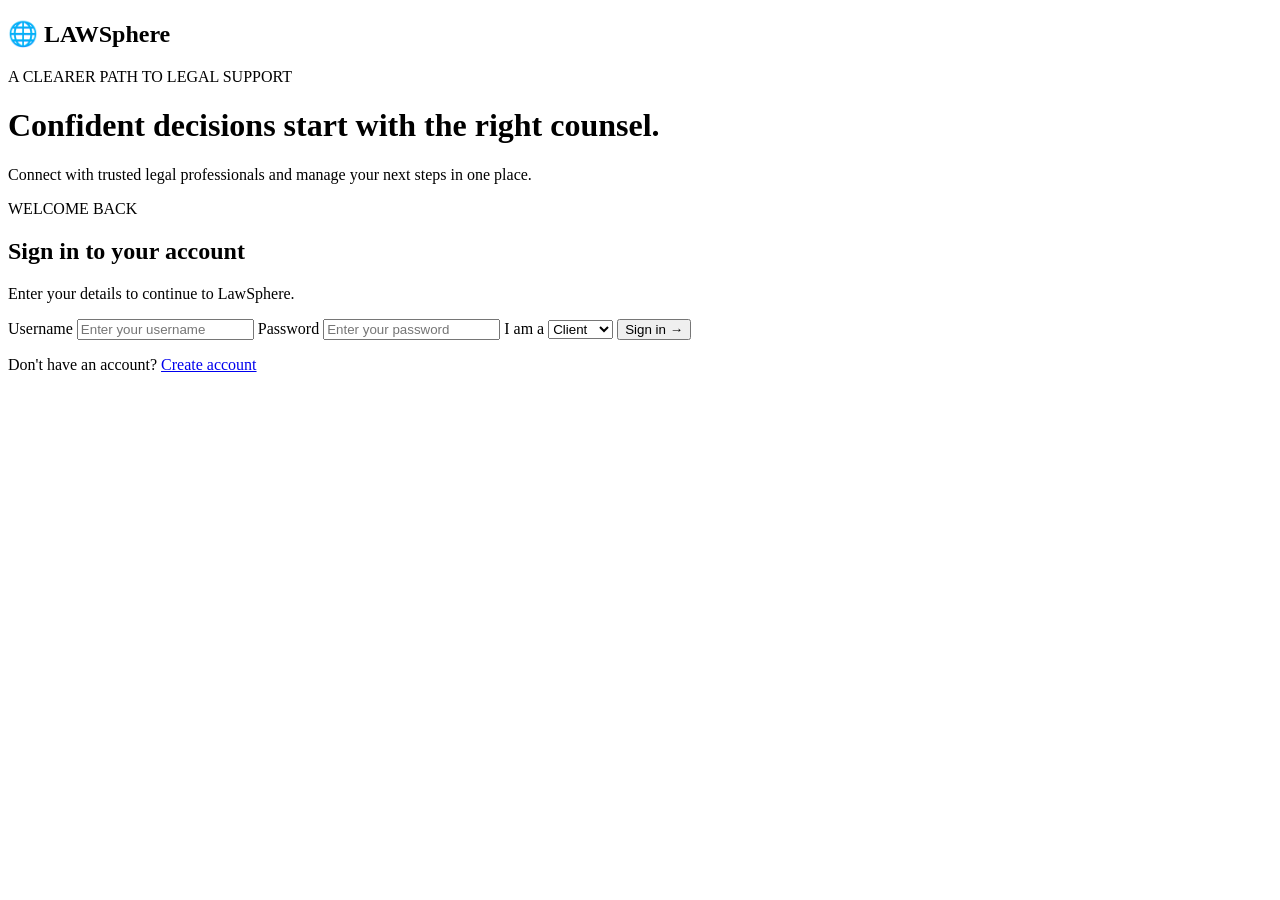
==== Lawyer/index.html @ 6f12b901 "Rename index.html to Lawyer/index.html" ====
<!DOCTYPE html>
<html lang="en">
<head>
    <title>LawSphere Login</title>
    <link rel="stylesheet" href="style.css">
</head>

<body>

    <div class="container">

        <!-- Left Side -->
        <div class="left">
            <h2 class="logo">🌐 LAWSphere</h2>

            <p class="tagline">A CLEARER PATH TO LEGAL SUPPORT</p>

            <h1>
                Confident decisions start with the right counsel.
            </h1>

            <p class="description">
                Connect with trusted legal professionals and
                manage your next steps in one place.
            </p>
        </div>

        <!-- Right Side -->
        <div class="right">

            <div class="login-box">

                <p class="welcome">WELCOME BACK</p>

                <h2>Sign in to your account</h2>

                <p class="subtitle">
                    Enter your details to continue to LawSphere.
                </p>

                <form>

                    <label>Username</label>
                    <input type="text" placeholder="Enter your username" required>

                    <label>Password</label>
                    <input type="password" placeholder="Enter your password" required>

                    <label>I am a</label>

                    <select>
                        <option>Client</option>
                        <option>Lawyer</option>
                        <option>Admin</option>
                    </select>

                    <button type="submit">Sign in →</button>

                </form>

                <p class="signup">
                    Don't have an account?
                    <a href="register.html">Create account</a>
                </p>

            </div>

        </div>

    </div>

</body>
</html>
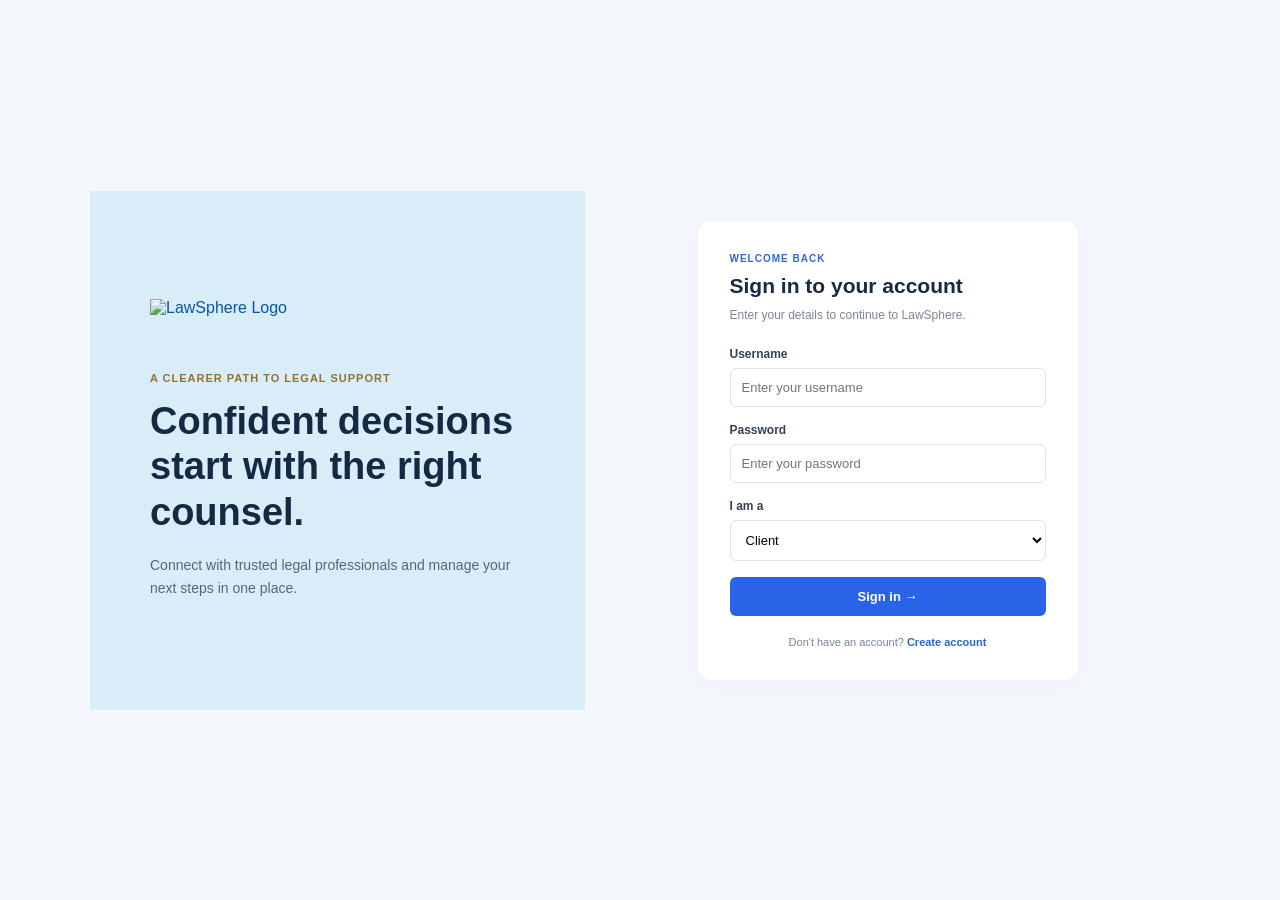
==== commit 87297917: "Update index.html" ====
--- a/Lawyer/index.html
+++ b/Lawyer/index.html
@@ -11,8 +11,9 @@
 
         <!-- Left Side -->
         <div class="left">
-            <h2 class="logo">🌐 LAWSphere</h2>
-
+          <div class="logo">
+    <img src="C:\Users\User\Downloads\WhatsApp Image 2026-10-26 at 6.20.16 PM.jpeg" alt="LawSphere Logo">
+</div>  
             <p class="tagline">A CLEARER PATH TO LEGAL SUPPORT</p>
 
             <h1>
@@ -51,7 +52,7 @@
                     <select>
                         <option>Client</option>
                         <option>Lawyer</option>
-                        <option>Admin</option>
+                        
                     </select>
 
                     <button type="submit">Sign in →</button>
--- a/Lawyer/style.css
+++ b/Lawyer/style.css
@@ -0,0 +1,191 @@
+* {
+    margin: 0;
+    padding: 0;
+    box-sizing: border-box;
+    font-family: Arial, sans-serif;
+}
+
+body {
+    background: #f4f7fc;
+    min-height: 100vh;
+    display: flex;
+    justify-content: center;
+    align-items: center;
+    padding: 15px;
+}
+
+/* Main container */
+
+.container {
+    width: 100%;
+    max-width: 1100px;
+    min-height: 440px;
+    display: flex;
+}
+
+/* Left side */
+
+.left {
+    width: 45%;
+    background: #d9edf8;
+    padding: 60px;
+    display: flex;
+    flex-direction: column;
+    justify-content: center;
+}
+
+.logo {
+    color: #0755a5;
+    margin-bottom: 55px;
+}
+
+.tagline {
+    color: #96702e;
+    font-size: 11px;
+    font-weight: bold;
+    margin-bottom: 15px;
+    letter-spacing: 1px;
+}
+
+.left h1 {
+    color: #152943;
+    font-size: 38px;
+    line-height: 1.2;
+    margin-bottom: 18px;
+}
+
+.description {
+    color: #52677c;
+    font-size: 14px;
+    line-height: 1.7;
+}
+
+/* Right side */
+
+.right {
+    width: 55%;
+    background: #f4f7fc;
+    display: flex;
+    justify-content: center;
+    align-items: center;
+    padding: 30px;
+}
+
+/* Login box */
+
+.login-box {
+    width: 100%;
+    max-width: 380px;
+    background: white;
+    padding: 32px;
+    border-radius: 14px;
+    box-shadow: 0 5px 25px #00000008;
+}
+
+.welcome {
+    color: #3266db;
+    font-size: 10px;
+    font-weight: bold;
+    letter-spacing: 1px;
+    margin-bottom: 10px;
+}
+
+.login-box h2 {
+    color: #172a42;
+    font-size: 21px;
+    margin-bottom: 10px;
+}
+
+.subtitle {
+    color: #7b8795;
+    font-size: 12px;
+    margin-bottom: 25px;
+}
+
+/* Form */
+
+label {
+    display: block;
+    color: #344054;
+    font-size: 12px;
+    font-weight: bold;
+    margin-bottom: 7px;
+}
+
+input, select {
+    width: 100%;
+    padding: 11px;
+    margin-bottom: 16px;
+    border: 1px solid #dfe3e8;
+    border-radius: 6px;
+    font-size: 13px;
+    background: white;
+}
+
+input:focus, select:focus {
+    outline: none;
+    border-color: #2864e8;
+}
+
+/* Sign in button */
+
+button {
+    width: 100%;
+    padding: 12px;
+    background: #2864e8;
+    color: white;
+    border: none;
+    border-radius: 6px;
+    font-size: 13px;
+    font-weight: bold;
+    cursor: pointer;
+}
+
+button:hover {
+    background: #174fc7;
+}
+
+/* Create account */
+
+.signup {
+    text-align: center;
+    color: #778394;
+    font-size: 11px;
+    margin-top: 20px;
+}
+
+.signup a {
+    color: #2864d8;
+    font-weight: bold;
+    text-decoration: none;
+}
+
+/* Mobile screen */
+
+@media (max-width: 700px) {
+
+    .container {
+        flex-direction: column;
+    }
+
+    .left, .right {
+        width: 100%;
+    }
+
+    .left {
+        padding: 30px;
+    }
+
+    .logo {
+        margin-bottom: 30px;
+    }
+
+    .left h1 {
+        font-size: 30px;
+    }
+
+    .right {
+        padding: 20px;
+    }
+
+}
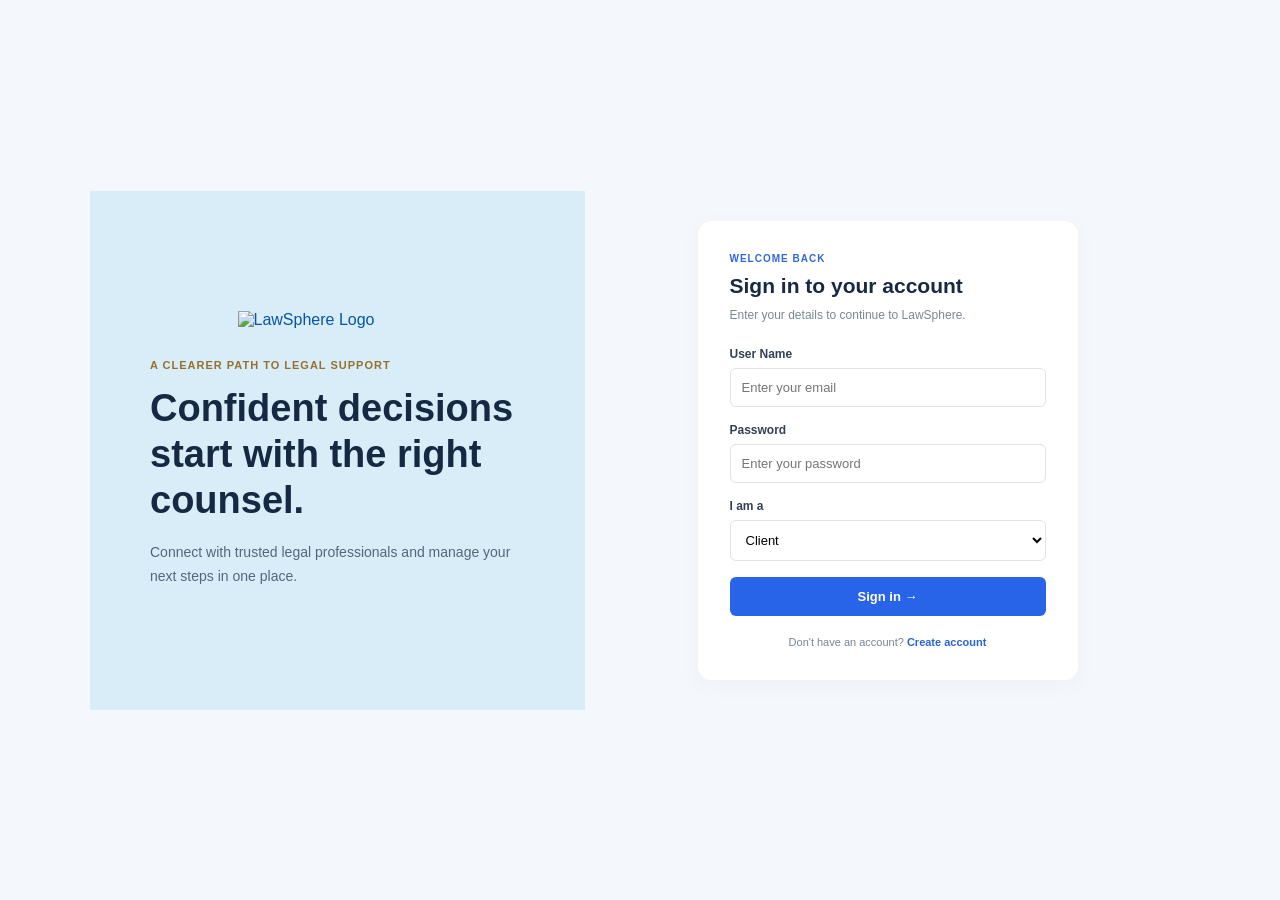
==== commit 683075b8: "Modify login form and add submission script Updated the login form to use email instead of username " ====
--- a/Lawyer/index.html
+++ b/Lawyer/index.html
@@ -11,10 +11,12 @@
 
         <!-- Left Side -->
         <div class="left">
-          <div class="logo">
+        <div class="logo">
     <img src="C:\Users\User\Downloads\WhatsApp Image 2026-10-26 at 6.20.16 PM.jpeg" alt="LawSphere Logo">
-</div>  
-            <p class="tagline">A CLEARER PATH TO LEGAL SUPPORT</p>
+</div>
+   
+    
+    <p class="tagline">A CLEARER PATH TO LEGAL SUPPORT</p>
 
             <h1>
                 Confident decisions start with the right counsel.
@@ -39,10 +41,10 @@
                     Enter your details to continue to LawSphere.
                 </p>
 
-                <form>
+                <form id="loginForm">
 
-                    <label>Username</label>
-                    <input type="text" placeholder="Enter your username" required>
+                  <label>User Name</label>
+<input type="email" placeholder="Enter your email" required> 
 
                     <label>Password</label>
                     <input type="password" placeholder="Enter your password" required>
@@ -52,7 +54,6 @@
                     <select>
                         <option>Client</option>
                         <option>Lawyer</option>
-                        
                     </select>
 
                     <button type="submit">Sign in →</button>
@@ -69,6 +70,35 @@
         </div>
 
     </div>
+<script>
+document.getElementById("loginForm").addEventListener("submit", function(event) {
+    event.preventDefault();
+
+    const email = document.querySelector('input[type="email"]').value.trim().toLowerCase();
+    const password = document.querySelector('input[type="password"]').value;
+    const role = document.querySelector("select").value;
+
+    if (role === "Lawyer") {
+
+        const lawyer = JSON.parse(localStorage.getItem("lawyer") || "null");
+
+        if (
+            lawyer &&
+            lawyer.email === email &&
+            lawyer.password === password
+        ) {
+            window.location.href = "./dashboard.html";
+
+        } else {
+            alert("Incorrect email or password!");
+        }
+
+    } else {
+        alert("Client login is not available yet.");
+    }
+});
+</script>
+
 
 </body>
 </html>
--- a/Lawyer/style.css
+++ b/Lawyer/style.css
@@ -189,3 +189,17 @@
     }
 
 }
+.logo {
+display: flex;
+align-items: center;
+justify-content: center;
+margin-bottom: 30px;
+}
+
+.logo img {
+width: 200px;
+max-width: 100%;
+height: auto;
+display: block;
+}
+
